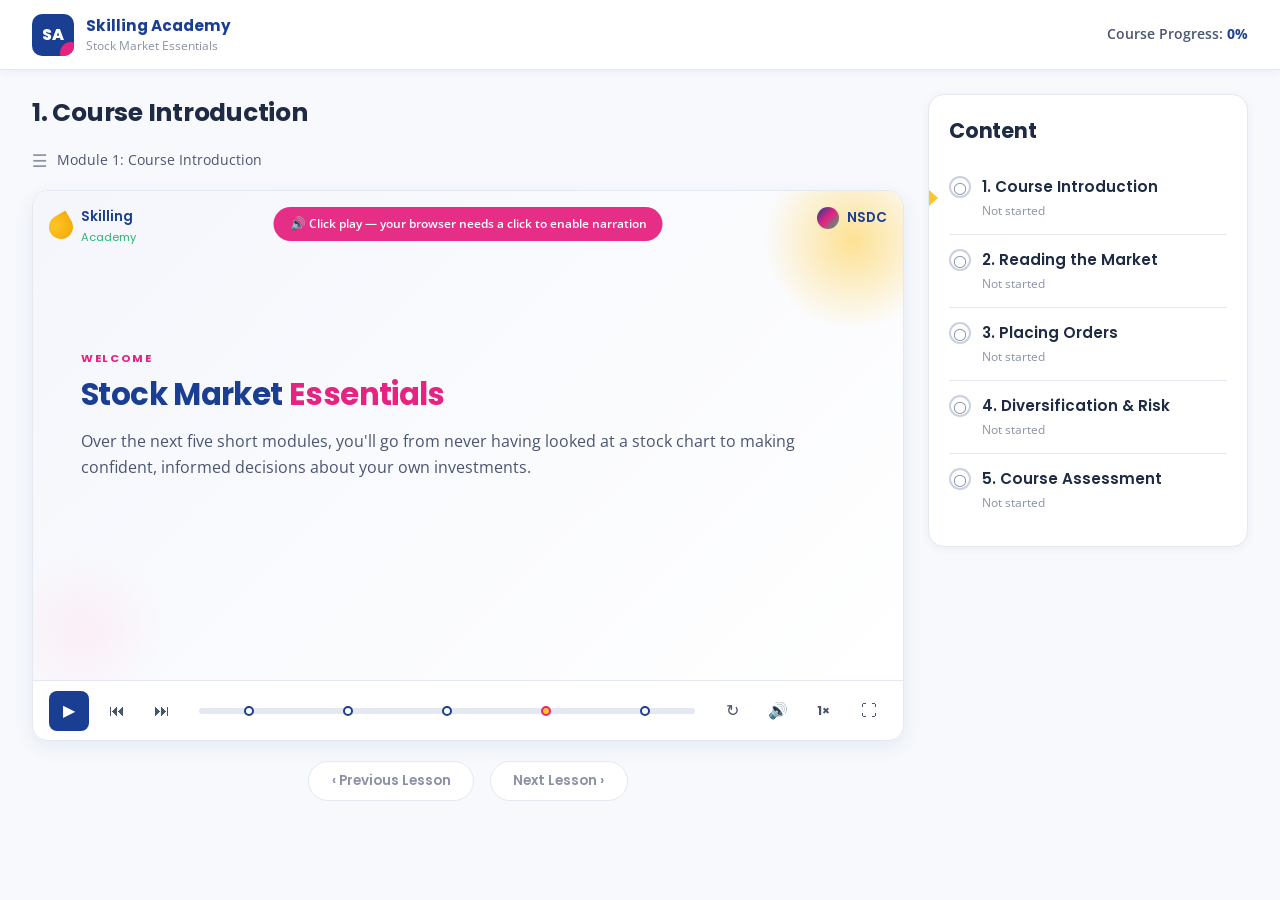
==== index.html @ 50312f40 "main file name changed to index.html" ====
<!DOCTYPE html>
<html lang="en">
<head>
<meta charset="UTF-8">
<meta name="viewport" content="width=device-width, initial-scale=1.0">
<title>Stock Market Essentials — Narrated Module</title>
<link rel="preconnect" href="https://fonts.googleapis.com">
<link rel="preconnect" href="https://fonts.gstatic.com" crossorigin>
<link href="https://fonts.googleapis.com/css2?family=Poppins:wght@400;500;600;700;800&family=Open+Sans:wght@400;500;600;700&display=swap" rel="stylesheet">
<link rel="stylesheet" href="./styles.css">
</head>
<body>

<header class="site-header">
  <div class="brand">
    <div class="brand-mark"><span>SA</span></div>
    <div class="brand-text">
      <div class="name">Skilling Academy</div>
      <div class="sub">Stock Market Essentials</div>
    </div>
  </div>
  <div class="header-progress">Course Progress: <b id="courseProgress">0%</b></div>
</header>

<main class="lesson-page">
  <div>
    <h1 class="lesson-title" id="lessonTitle">Loading…</h1>
    <div class="lesson-subtitle" id="lessonSubtitle">Loading…</div>

    <div class="player" id="player">
      <div class="stage" id="stage">
        <video class="stage-video" id="stageVideo" muted loop playsinline preload="auto"></video>
        <div class="stage-video-tint" id="stageVideoTint"></div>
        <div class="video-credit" id="videoCredit"></div>

        <div class="stage-watermark-left">
          <div class="leaf"></div>
          <span>Skilling<br><small style="font-weight:400;color:var(--rf-green);">Academy</small></span>
        </div>
        <div class="stage-watermark-right">
          <div class="nsdc"></div>
          <span>NSDC</span>
        </div>

        <div class="slide-bg-decoration deco-1"></div>
        <div class="slide-bg-decoration deco-2"></div>

        <div class="tts-warn" id="ttsWarn">🔊 Click play — your browser needs a click to enable narration</div>

        <div class="slide-area" id="slideArea"></div>

        <div class="subtitles hidden" id="subtitles"></div>

        <div class="interaction-overlay" id="interactionOverlay">
          <span class="interaction-label" id="iLabel">◆ Quick Check</span>
          <div class="interaction-q" id="iQuestion"></div>
          <div class="interaction-options" id="iOptions"></div>
          <div class="ifb" id="iFeedback"></div>
          <button class="continue-btn" id="iContinue">Continue Lesson →</button>
        </div>

        <div class="complete-overlay" id="completeOverlay">
          <div class="icon">✓</div>
          <h2>Lesson Complete!</h2>
          <p>Great work. The next module is unlocked in the sidebar.</p>
          <button class="replay-btn" onclick="restartLesson()">↻ Replay Lesson</button>
        </div>
      </div>

      <div class="controls">
        <button class="ctrl-btn play-btn" id="playBtn" data-tooltip="Play">▶</button>
        <button class="ctrl-btn" id="prevSlideBtn" data-tooltip="Previous segment">⏮</button>
        <button class="ctrl-btn" id="nextSlideBtn" data-tooltip="Next segment">⏭</button>
        <div class="progress-track" id="progressTrack">
          <div class="progress-fill-bar" id="progressFillBar"></div>
          <div class="progress-markers" id="progressMarkers"></div>
        </div>
        <button class="ctrl-btn" id="restartBtn" data-tooltip="Restart lesson">↻</button>
        <button class="ctrl-btn" id="muteBtn" data-tooltip="Mute">🔊</button>
        <button class="ctrl-btn speed-btn" id="speedBtn" data-tooltip="Playback speed">1×</button>
        <button class="ctrl-btn" id="fullscreenBtn" data-tooltip="Fullscreen">⛶</button>
      </div>
    </div>

    <div class="lesson-footer">
      <button class="lesson-nav-btn" onclick="goToLesson(-1)">‹ Previous Lesson</button>
      <button class="lesson-nav-btn" onclick="goToLesson(1)">Next Lesson ›</button>
    </div>
  </div>

  <aside class="sidebar">
    <h3>Content</h3>
    <ul class="lesson-list" id="lessonList"></ul>
  </aside>
</main>

<script src="./player.js"></script>
</body>
</html>
---- styles.css ----
/* =====================================================================
 * STOCK MARKET ESSENTIALS — Skilling Academy style narrated lesson
 * Stylesheet
 * ===================================================================== */
:root {
  --rf-blue: #1A3F92;
  --rf-blue-dark: #122E6E;
  --rf-blue-light: #E8EEFA;
  --rf-pink: #E62381;
  --rf-pink-light: #FFE5F0;
  --rf-yellow: #FFC629;
  --rf-green: #2BB673;
  --rf-red: #E63946;
  --ink: #1F2A44;
  --ink-soft: #4A5570;
  --ink-light: #8A92A6;
  --bg: #FFFFFF;
  --bg-soft: #F7F9FC;
  --rule: #E4E8F0;
  --rule-strong: #C9D1E0;
  --shadow-sm: 0 2px 8px rgba(26, 63, 146, 0.06);
  --shadow-md: 0 6px 20px rgba(26, 63, 146, 0.08);
  --shadow-lg: 0 12px 40px rgba(26, 63, 146, 0.12);
  --display: 'Poppins', system-ui, sans-serif;
  --body: 'Open Sans', system-ui, sans-serif;
}
* { box-sizing: border-box; margin: 0; padding: 0; }
html, body {
  background: var(--bg-soft);
  color: var(--ink);
  font-family: var(--body);
  -webkit-font-smoothing: antialiased;
  line-height: 1.5;
}

/* ============ HEADER ============ */
.site-header {
  background: white;
  border-bottom: 1px solid var(--rule);
  padding: 0.85rem 2rem;
  display: flex;
  align-items: center;
  justify-content: space-between;
  position: sticky;
  top: 0;
  z-index: 100;
  box-shadow: var(--shadow-sm);
}
.brand { display: flex; align-items: center; gap: 0.75rem; }
.brand-mark {
  width: 42px; height: 42px;
  background: var(--rf-blue);
  border-radius: 10px;
  display: flex;
  align-items: center;
  justify-content: center;
  color: white;
  font-family: var(--display);
  font-weight: 800;
  position: relative;
  overflow: hidden;
}
.brand-mark::after {
  content: '';
  position: absolute;
  bottom: -8px; right: -8px;
  width: 22px; height: 22px;
  background: var(--rf-pink);
  border-radius: 50%;
}
.brand-mark span { position: relative; z-index: 2; }
.brand-text .name {
  font-family: var(--display);
  font-weight: 700;
  font-size: 0.95rem;
  color: var(--rf-blue);
}
.brand-text .sub { font-size: 0.72rem; color: var(--ink-light); }
.header-progress { font-size: 0.85rem; color: var(--ink-soft); font-weight: 600; }
.header-progress b { color: var(--rf-blue); }

/* ============ MAIN LAYOUT ============ */
.lesson-page {
  max-width: 1320px;
  margin: 0 auto;
  padding: 1.5rem 2rem 2rem;
  display: grid;
  grid-template-columns: 1fr 320px;
  gap: 1.5rem;
  align-items: start;
}
@media (max-width: 980px) {
  .lesson-page { grid-template-columns: 1fr; padding: 1rem; }
}
.lesson-title {
  font-family: var(--display);
  font-size: 1.55rem;
  font-weight: 700;
  color: var(--ink);
  margin-bottom: 1rem;
  letter-spacing: -0.01em;
}
.lesson-subtitle {
  font-size: 0.85rem;
  color: var(--ink-soft);
  display: flex;
  align-items: center;
  gap: 0.6rem;
  margin-bottom: 1rem;
}
.lesson-subtitle::before {
  content: '☰';
  color: var(--ink-light);
  font-size: 1.1rem;
}

/* ============ PLAYER ============ */
.player {
  background: white;
  border-radius: 16px;
  border: 1px solid var(--rule);
  overflow: hidden;
  box-shadow: var(--shadow-md);
}
.stage {
  aspect-ratio: 16 / 9;
  position: relative;
  background: linear-gradient(135deg, #f4f6fc, #ffffff);
  overflow: hidden;
}
.stage-watermark-left,
.stage-watermark-right {
  position: absolute;
  top: 1rem;
  z-index: 10;
  display: flex;
  align-items: center;
  gap: 0.5rem;
  font-family: var(--display);
  font-weight: 600;
  font-size: 0.85rem;
  color: var(--rf-blue);
  pointer-events: none;
}
.stage-watermark-left { left: 1rem; }
.stage-watermark-right { right: 1rem; }
.stage-watermark-left .leaf {
  width: 24px; height: 24px;
  background: radial-gradient(circle at 30% 30%, var(--rf-yellow), #f0a500);
  border-radius: 50% 0 50% 50%;
  transform: rotate(-30deg);
  flex-shrink: 0;
}
.stage-watermark-right .nsdc {
  width: 22px; height: 22px;
  background: linear-gradient(135deg, var(--rf-blue), var(--rf-pink), var(--rf-green));
  border-radius: 50%;
  flex-shrink: 0;
}

/* ============ BACKGROUND VIDEO ============ */
.stage-video {
  position: absolute;
  inset: 0;
  width: 100%;
  height: 100%;
  object-fit: cover;
  opacity: 0;
  transition: opacity 0.8s ease;
  z-index: 1;
}
.stage-video.active { opacity: 1; }
.stage-video-tint {
  position: absolute;
  inset: 0;
  background: linear-gradient(135deg, rgba(26,63,146,0.75) 0%, rgba(18,46,110,0.55) 50%, rgba(26,63,146,0.8) 100%);
  opacity: 0;
  transition: opacity 0.8s ease;
  z-index: 2;
  pointer-events: none;
}
.stage-video-tint.active { opacity: 1; }
.video-credit {
  position: absolute;
  bottom: 6px;
  right: 12px;
  background: rgba(0,0,0,0.45);
  color: rgba(255,255,255,0.85);
  padding: 0.2rem 0.55rem;
  border-radius: 999px;
  font-size: 0.65rem;
  font-weight: 500;
  z-index: 11;
  opacity: 0;
  transition: opacity 0.5s ease;
  pointer-events: auto;
}
.video-credit.active { opacity: 1; }
.video-credit a { color: var(--rf-yellow); text-decoration: none; }
.video-credit a:hover { text-decoration: underline; }

/* ============ SLIDE STAGE ============ */
.slide-area {
  position: absolute;
  inset: 56px 0 96px 0;  /* 96px bottom leaves room for subtitle bar */
  display: flex;
  align-items: center;
  justify-content: center;
  padding: 0 3rem;
  overflow: hidden;
}
.slide {
  position: absolute;
  inset: 0;
  padding: 0 3rem;
  display: flex;
  flex-direction: column;
  justify-content: center;
  opacity: 0;
  transform: translateY(20px);
  transition: opacity 0.55s ease, transform 0.55s ease;
  pointer-events: none;
  z-index: 5;
  overflow-y: auto;  /* scroll if content is too tall instead of overlapping subtitles */
}
.slide.active {
  opacity: 1;
  transform: translateY(0);
  pointer-events: auto;
}
/* When showing subtitles, lift the slide content so it doesn't bleed
   under the subtitle bar. JS toggles .has-subtitles on .stage. */
.stage.has-subtitles .slide-area {
  inset: 56px 0 120px 0;
  transition: inset 0.3s ease;
}
.stage.has-video .slide-heading { color: white; text-shadow: 0 2px 14px rgba(0,0,0,0.45); }
.stage.has-video .slide-heading em { color: var(--rf-yellow); }
.stage.has-video .slide-eyebrow { color: var(--rf-yellow); }
.stage.has-video .slide-body { color: rgba(255,255,255,0.92); text-shadow: 0 1px 8px rgba(0,0,0,0.4); }
.stage.has-video .slide-body b { color: white; }
.stage.has-video .slide-bullets li { color: white; text-shadow: 0 1px 8px rgba(0,0,0,0.4); }
.stage.has-video .bullet-marker { background: rgba(255,255,255,0.18); color: white; }
.stage.has-video .slide-stat {
  background: rgba(255,255,255,0.12);
  backdrop-filter: blur(8px);
  border: 1px solid rgba(255,255,255,0.2);
}
.stage.has-video .slide-stat .stat-num { color: var(--rf-yellow); }
.stage.has-video .slide-stat:nth-child(even) { background: rgba(230,35,129,0.25); }
.stage.has-video .slide-stat:nth-child(even) .stat-num { color: white; }
.stage.has-video .slide-stat .stat-lbl { color: rgba(255,255,255,0.85); }
.stage.has-video .slide-def { background: rgba(255,255,255,0.95); backdrop-filter: blur(6px); }
.stage.has-video .slide-bg-decoration { display: none; }
.stage.has-video .stage-watermark-left,
.stage.has-video .stage-watermark-right {
  background: rgba(255,255,255,0.92);
  padding: 0.3rem 0.6rem;
  border-radius: 8px;
  backdrop-filter: blur(6px);
}

.slide-eyebrow {
  font-family: var(--display);
  font-size: 0.7rem;
  font-weight: 700;
  letter-spacing: 0.15em;
  text-transform: uppercase;
  color: var(--rf-pink);
  margin-bottom: 0.6rem;
}
.slide-heading {
  font-family: var(--display);
  font-size: clamp(1.3rem, 2.4vw, 2rem);
  font-weight: 700;
  color: var(--rf-blue);
  line-height: 1.2;
  margin-bottom: 1rem;
  letter-spacing: -0.02em;
}
.slide-heading em { color: var(--rf-pink); font-style: normal; }
.slide-body { font-size: 1rem; color: var(--ink-soft); line-height: 1.6; max-width: 720px; }
.slide-body b { color: var(--ink); font-weight: 600; }

/* Bullet list */
.slide-bullets {
  list-style: none;
  display: flex;
  flex-direction: column;
  gap: 0.7rem;
  margin-top: 0.6rem;
}
.slide-bullets li {
  display: flex;
  gap: 0.85rem;
  align-items: flex-start;
  font-size: 0.95rem;
  color: var(--ink);
  opacity: 0;
  transform: translateX(-12px);
  transition: opacity 0.4s ease, transform 0.4s ease;
}
.slide.active .slide-bullets li { opacity: 1; transform: translateX(0); }
.slide.active .slide-bullets li:nth-child(1) { transition-delay: 0.2s; }
.slide.active .slide-bullets li:nth-child(2) { transition-delay: 0.5s; }
.slide.active .slide-bullets li:nth-child(3) { transition-delay: 0.8s; }
.slide.active .slide-bullets li:nth-child(4) { transition-delay: 1.1s; }
.slide.active .slide-bullets li:nth-child(5) { transition-delay: 1.4s; }
.bullet-marker {
  width: 28px; height: 28px;
  background: var(--rf-blue-light);
  color: var(--rf-blue);
  border-radius: 50%;
  display: flex;
  align-items: center;
  justify-content: center;
  font-family: var(--display);
  font-weight: 700;
  font-size: 0.78rem;
  flex-shrink: 0;
}

/* Stat slide */
.slide-stats {
  display: grid;
  grid-template-columns: repeat(auto-fit, minmax(140px, 1fr));
  gap: 1rem;
  margin-top: 1rem;
}
.slide-stat {
  background: var(--rf-blue-light);
  border-radius: 12px;
  padding: 1rem;
  text-align: center;
}
.slide-stat .stat-num {
  font-family: var(--display);
  font-weight: 800;
  font-size: 1.7rem;
  color: var(--rf-blue);
  line-height: 1;
}
.slide-stat .stat-lbl {
  font-size: 0.78rem;
  color: var(--ink-soft);
  margin-top: 0.35rem;
}
.slide-stat:nth-child(even) { background: var(--rf-pink-light); }
.slide-stat:nth-child(even) .stat-num { color: var(--rf-pink); }

/* Definition card */
.slide-def {
  background: white;
  border: 2px solid var(--rf-blue);
  border-radius: 14px;
  padding: 1.1rem 1.3rem;
  box-shadow: var(--shadow-md);
  margin-top: 0.4rem;
  margin-bottom: 0.6rem;
}
.slide-def .term {
  font-family: var(--display);
  font-weight: 700;
  color: var(--rf-blue);
  font-size: 1.05rem;
  margin-bottom: 0.3rem;
}
.slide-def .meaning {
  color: var(--ink-soft);
  font-size: 0.92rem;
  line-height: 1.5;
}

/* Decorative blobs */
.slide-bg-decoration { position: absolute; pointer-events: none; opacity: 0.5; }
.deco-1 {
  top: -40px; right: -40px;
  width: 180px; height: 180px;
  background: radial-gradient(circle, var(--rf-yellow), transparent 70%);
  border-radius: 50%;
}
.deco-2 {
  bottom: -30px; left: -30px;
  width: 160px; height: 160px;
  background: radial-gradient(circle, var(--rf-pink-light), transparent 70%);
  border-radius: 50%;
}

/* ============ SUBTITLES ============ */
.subtitles {
  position: absolute;
  left: 0; right: 0; bottom: 0;
  padding: 1.5rem 2rem 0.5rem;
  color: var(--ink);
  font-size: 0.92rem;
  font-weight: 500;
  background: linear-gradient(to top, rgba(255,255,255,0.95) 70%, rgba(255,255,255,0));
  text-align: left;
  z-index: 20;
  transition: opacity 0.3s ease, background 0.4s ease, color 0.4s ease;
  pointer-events: none;
}
.subtitles.hidden {
  opacity: 0;
}
.subtitles .word {
  display: inline-block;
  opacity: 0;
  transform: translateY(4px);
  transition: opacity 0.18s ease, transform 0.18s ease, color 0.15s ease, background 0.15s ease;
  border-radius: 3px;
  padding: 0 1px;
}
.subtitles .word.revealed {
  opacity: 1;
  transform: translateY(0);
}
.subtitles .word.spoken {
  color: var(--rf-blue);
  font-weight: 600;
}
.subtitles .word.speaking {
  background: var(--rf-yellow);
  color: var(--ink);
  font-weight: 700;
}
.stage.has-video .subtitles {
  background: linear-gradient(to top, rgba(0,0,0,0.78) 60%, rgba(0,0,0,0));
  color: white;
  text-shadow: 0 1px 4px rgba(0,0,0,0.6);
  padding: 1.5rem 2rem 0.5rem;
}
.stage.has-video .subtitles .word.spoken { color: var(--rf-yellow); }
.stage.has-video .subtitles .word.speaking {
  background: var(--rf-yellow);
  color: var(--ink);
  text-shadow: none;
}

/* ============ CONTROLS ============ */
.controls {
  background: white;
  border-top: 1px solid var(--rule);
  padding: 0.6rem 1rem;
  display: flex;
  align-items: center;
  gap: 0.6rem;
}
.ctrl-btn {
  background: transparent;
  border: none;
  width: 36px; height: 36px;
  border-radius: 8px;
  cursor: pointer;
  color: var(--ink-soft);
  display: flex;
  align-items: center;
  justify-content: center;
  transition: all 0.15s ease;
  font-size: 1rem;
  position: relative;
}
.ctrl-btn:hover:not(:disabled) {
  background: var(--rf-blue-light);
  color: var(--rf-blue);
}
.ctrl-btn:disabled { opacity: 0.35; cursor: not-allowed; }
.ctrl-btn.play-btn {
  background: var(--rf-blue);
  color: white;
  width: 40px; height: 40px;
}
.ctrl-btn.play-btn:hover:not(:disabled) {
  background: var(--rf-pink);
  color: white;
}
.ctrl-btn.active-state {
  background: var(--rf-pink-light);
  color: var(--rf-pink);
}
/* Speed button shows text not icon */
.ctrl-btn.speed-btn {
  font-family: var(--display);
  font-weight: 700;
  font-size: 0.78rem;
}
.progress-track {
  flex: 1;
  height: 6px;
  background: var(--rule);
  border-radius: 999px;
  position: relative;
  cursor: pointer;
  margin: 0 0.6rem;
}
.progress-fill-bar {
  position: absolute;
  inset: 0 auto 0 0;
  background: linear-gradient(90deg, var(--rf-blue), var(--rf-pink));
  border-radius: 999px;
  width: 0%;
  transition: width 0.3s ease;
}
.progress-markers {
  position: absolute;
  inset: 0;
  pointer-events: none;
}
.progress-marker {
  position: absolute;
  top: -2px;
  width: 10px; height: 10px;
  background: white;
  border: 2px solid var(--rf-blue);
  border-radius: 50%;
  transform: translateX(-50%);
}
.progress-marker.interaction {
  border-color: var(--rf-pink);
  background: var(--rf-yellow);
}
.progress-marker.passed { background: var(--rf-blue); }
.progress-marker.interaction.passed { background: var(--rf-pink); }

/* Tooltip — uses fixed positioning so it escapes any overflow:hidden
   on parent elements (the .player has overflow hidden for border-radius). */
.ctrl-btn {
  position: relative;
}
.ctrl-tooltip {
  position: fixed;
  background: var(--ink);
  color: white;
  padding: 0.3rem 0.65rem;
  border-radius: 6px;
  font-size: 0.72rem;
  font-weight: 600;
  white-space: nowrap;
  pointer-events: none;
  z-index: 99999;
  opacity: 0;
  transform: translate(-50%, -100%) translateY(-8px);
  transition: opacity 0.15s ease;
}
.ctrl-tooltip.show { opacity: 1; }
.ctrl-tooltip::after {
  content: '';
  position: absolute;
  top: 100%;
  left: 50%;
  transform: translateX(-50%);
  border: 5px solid transparent;
  border-top-color: var(--ink);
}

/* ============ INTERACTION OVERLAY ============ */
.interaction-overlay {
  position: absolute;
  inset: 0;
  background: rgba(255, 255, 255, 0.98);
  backdrop-filter: blur(6px);
  z-index: 50;
  padding: 1.5rem 2.5rem;
  display: none;
  flex-direction: column;
  justify-content: center;
  animation: pop 0.35s ease;
  overflow-y: auto;
}
.interaction-overlay.show { display: flex; }
@keyframes pop {
  from { opacity: 0; transform: scale(0.96); }
  to { opacity: 1; transform: scale(1); }
}
.interaction-label {
  display: inline-flex;
  align-items: center;
  gap: 0.5rem;
  background: linear-gradient(135deg, var(--rf-blue), var(--rf-pink));
  color: white;
  padding: 0.3rem 0.8rem;
  border-radius: 999px;
  font-family: var(--display);
  font-size: 0.7rem;
  font-weight: 700;
  letter-spacing: 0.06em;
  text-transform: uppercase;
  align-self: flex-start;
  margin-bottom: 0.8rem;
}
.interaction-q {
  font-family: var(--display);
  font-weight: 700;
  font-size: 1.15rem;
  color: var(--ink);
  margin-bottom: 1rem;
  line-height: 1.35;
}
.interaction-options {
  display: flex;
  flex-direction: column;
  gap: 0.5rem;
  max-width: 700px;
}
.iopt {
  background: white;
  border: 2px solid var(--rule);
  color: var(--ink);
  padding: 0.65rem 0.85rem;
  border-radius: 10px;
  cursor: pointer;
  text-align: left;
  font-family: var(--body);
  font-size: 0.9rem;
  transition: all 0.2s ease;
  display: flex;
  align-items: center;
  gap: 0.7rem;
  line-height: 1.4;
}
.iopt .ltr {
  background: var(--rf-blue-light);
  color: var(--rf-blue);
  width: 26px; height: 26px;
  border-radius: 50%;
  display: flex;
  align-items: center;
  justify-content: center;
  font-family: var(--display);
  font-weight: 700;
  font-size: 0.8rem;
  flex-shrink: 0;
}
.iopt:hover:not(.locked) {
  border-color: var(--rf-blue);
  background: var(--rf-blue-light);
  transform: translateX(2px);
}
.iopt.correct { border-color: var(--rf-green); background: #E6F7EE; }
.iopt.correct .ltr { background: var(--rf-green); color: white; }
.iopt.wrong { border-color: var(--rf-red); background: #FDEDED; }
.iopt.wrong .ltr { background: var(--rf-red); color: white; }
.iopt.locked { cursor: default; }
.ifb {
  margin-top: 0.8rem;
  background: var(--rf-blue-light);
  padding: 0.7rem 0.9rem;
  border-radius: 8px;
  font-size: 0.85rem;
  color: var(--ink);
  display: none;
  border-left: 3px solid var(--rf-blue);
  max-width: 700px;
}
.ifb.show { display: block; animation: pop 0.3s ease; }
.ifb.correct { background: #E6F7EE; border-left-color: var(--rf-green); }
.ifb.wrong { background: #FDEDED; border-left-color: var(--rf-red); }
.continue-btn {
  margin-top: 1rem;
  background: var(--rf-blue);
  color: white;
  border: none;
  padding: 0.65rem 1.3rem;
  border-radius: 999px;
  font-family: var(--display);
  font-weight: 600;
  font-size: 0.85rem;
  cursor: pointer;
  align-self: flex-start;
  display: none;
  transition: all 0.2s ease;
}
.continue-btn:hover {
  background: var(--rf-pink);
  transform: translateY(-1px);
  box-shadow: var(--shadow-md);
}
.continue-btn.show { display: inline-flex; align-items: center; gap: 0.4rem; }

/* ============ LESSON FOOTER ============ */
.lesson-footer {
  display: flex;
  justify-content: center;
  gap: 1rem;
  margin-top: 1.25rem;
}
.lesson-nav-btn {
  background: white;
  border: 1px solid var(--rule);
  color: var(--ink-light);
  padding: 0.55rem 1.4rem;
  border-radius: 999px;
  font-family: var(--display);
  font-weight: 600;
  font-size: 0.85rem;
  cursor: pointer;
  transition: all 0.2s ease;
}
.lesson-nav-btn:hover {
  border-color: var(--rf-blue);
  color: var(--rf-blue);
}

/* ============ SIDEBAR ============ */
.sidebar {
  background: white;
  border: 1px solid var(--rule);
  border-radius: 16px;
  padding: 1.25rem;
  box-shadow: var(--shadow-sm);
  position: sticky;
  top: 80px;
  max-height: calc(100vh - 100px);
  overflow-y: auto;
}
.sidebar h3 {
  font-family: var(--display);
  font-size: 1.3rem;
  font-weight: 700;
  color: var(--ink);
  margin-bottom: 1rem;
  letter-spacing: -0.01em;
}
.lesson-list {
  list-style: none;
  display: flex;
  flex-direction: column;
}
.lesson-item {
  padding: 0.85rem 0;
  border-bottom: 1px solid var(--rule);
  position: relative;
  cursor: pointer;
  transition: all 0.2s ease;
}
.lesson-item:last-child { border-bottom: none; }
.lesson-item.current::before {
  content: '';
  position: absolute;
  left: -1.25rem;
  top: 50%;
  transform: translateY(-50%);
  width: 0; height: 0;
  border-top: 8px solid transparent;
  border-bottom: 8px solid transparent;
  border-left: 9px solid var(--rf-yellow);
}
.lesson-item-head {
  display: flex;
  align-items: center;
  gap: 0.7rem;
}
.lesson-status {
  width: 22px; height: 22px;
  border-radius: 50%;
  display: flex;
  align-items: center;
  justify-content: center;
  flex-shrink: 0;
  font-size: 0.75rem;
  font-weight: 700;
}
.lesson-status.done { background: var(--rf-green); color: white; }
.lesson-status.done::before { content: '✓'; }
.lesson-status.in-progress { background: var(--rf-blue); color: white; }
.lesson-status.in-progress::before { content: '◐'; }
.lesson-status.locked {
  background: white;
  border: 2px solid var(--rule-strong);
  color: var(--ink-light);
}
.lesson-status.locked::before { content: '○'; font-size: 1rem; }
.lesson-name {
  font-family: var(--display);
  font-weight: 600;
  font-size: 0.95rem;
  color: var(--ink);
}
.lesson-progress {
  font-size: 0.78rem;
  color: var(--ink-light);
  margin-left: calc(22px + 0.7rem);
  margin-top: 0.2rem;
}
.lesson-progress.complete { color: var(--rf-green); font-weight: 600; }

/* ============ COMPLETE OVERLAY ============ */
.complete-overlay {
  position: absolute;
  inset: 0;
  background: linear-gradient(135deg, var(--rf-blue), var(--rf-blue-dark));
  color: white;
  display: none;
  flex-direction: column;
  align-items: center;
  justify-content: center;
  text-align: center;
  z-index: 60;
  padding: 2rem;
}
.complete-overlay.show { display: flex; animation: pop 0.5s ease; }
.complete-overlay .icon {
  width: 80px; height: 80px;
  background: var(--rf-yellow);
  border-radius: 50%;
  display: flex;
  align-items: center;
  justify-content: center;
  font-size: 2.5rem;
  margin-bottom: 1rem;
}
.complete-overlay h2 {
  font-family: var(--display);
  font-size: 1.6rem;
  margin-bottom: 0.4rem;
}
.complete-overlay p { opacity: 0.85; font-size: 0.95rem; max-width: 480px; }
.replay-btn {
  margin-top: 1.4rem;
  background: white;
  color: var(--rf-blue);
  border: none;
  padding: 0.7rem 1.5rem;
  border-radius: 999px;
  font-family: var(--display);
  font-weight: 600;
  cursor: pointer;
  transition: all 0.2s ease;
}
.replay-btn:hover { background: var(--rf-yellow); }

/* ============ HINT BANNER ============ */
.tts-warn {
  position: absolute;
  top: 1rem;
  left: 50%;
  transform: translateX(-50%);
  background: rgba(230, 35, 129, 0.95);
  color: white;
  padding: 0.5rem 1rem;
  border-radius: 999px;
  font-size: 0.78rem;
  font-weight: 600;
  z-index: 30;
  display: none;
}
.tts-warn.show { display: block; }

/* ============ FULLSCREEN ============ */
.player:fullscreen {
  border-radius: 0;
  width: 100vw;
  height: 100vh;
  display: flex;
  flex-direction: column;
}
.player:fullscreen .stage { flex: 1; aspect-ratio: auto; }
.player:-webkit-full-screen { border-radius: 0; width: 100vw; height: 100vh; }
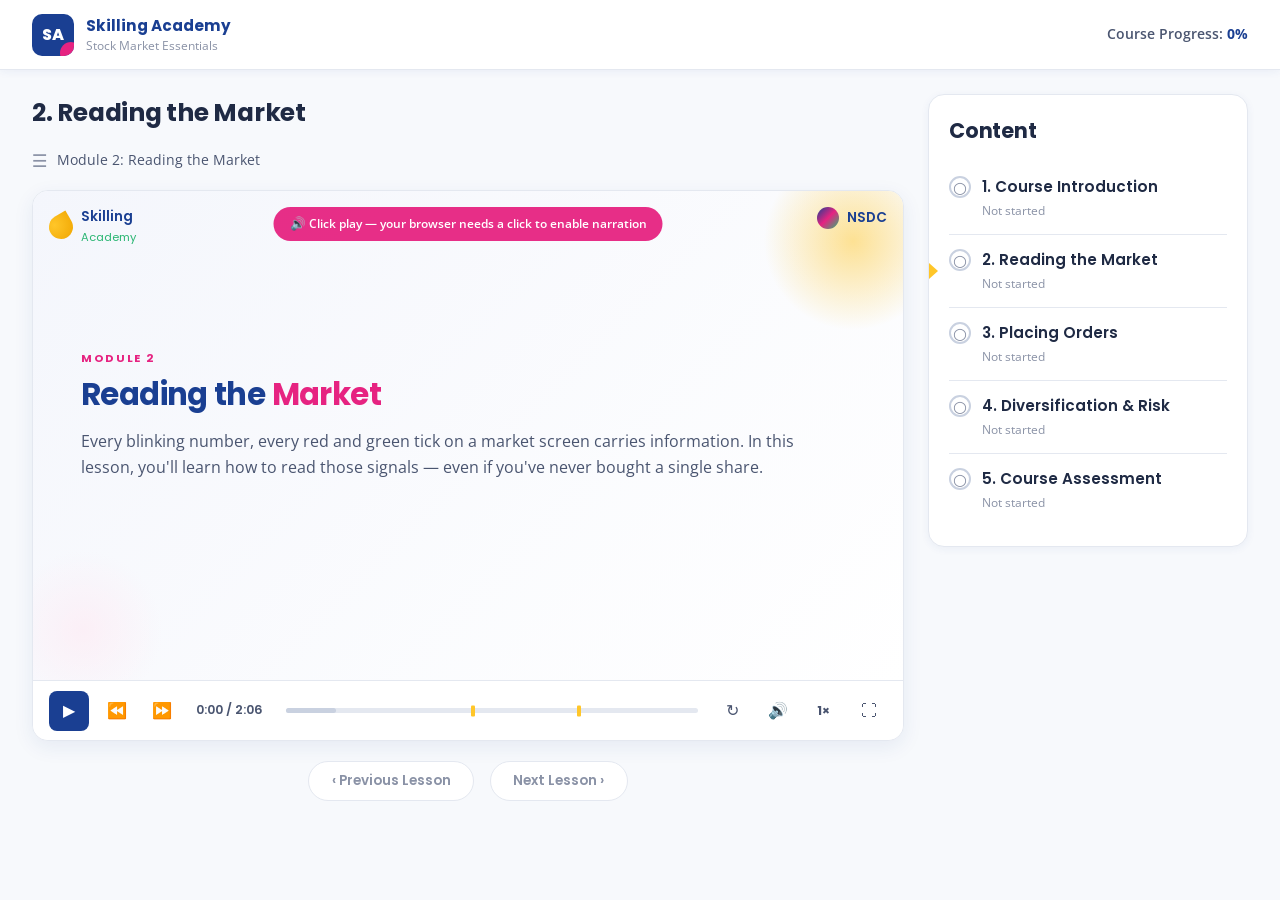
==== commit bb0e08ac: "seekable player added" ====
--- a/index.html
+++ b/index.html
@@ -69,11 +69,15 @@
 
       <div class="controls">
         <button class="ctrl-btn play-btn" id="playBtn" data-tooltip="Play">▶</button>
-        <button class="ctrl-btn" id="prevSlideBtn" data-tooltip="Previous segment">⏮</button>
-        <button class="ctrl-btn" id="nextSlideBtn" data-tooltip="Next segment">⏭</button>
+        <button class="ctrl-btn" id="skipBackBtn" data-tooltip="Back 10s">⏪</button>
+        <button class="ctrl-btn" id="skipFwdBtn" data-tooltip="Forward 10s">⏩</button>
+        <span class="time-display" id="timeDisplay">0:00 / 0:00</span>
         <div class="progress-track" id="progressTrack">
+          <div class="progress-buffered" id="progressBuffered"></div>
           <div class="progress-fill-bar" id="progressFillBar"></div>
           <div class="progress-markers" id="progressMarkers"></div>
+          <div class="progress-handle" id="progressHandle"></div>
+          <div class="progress-hover-time" id="progressHoverTime"></div>
         </div>
         <button class="ctrl-btn" id="restartBtn" data-tooltip="Restart lesson">↻</button>
         <button class="ctrl-btn" id="muteBtn" data-tooltip="Mute">🔊</button>
@@ -96,4 +100,4 @@
 
 <script src="./player.js"></script>
 </body>
-</html>
+</html>
--- a/styles.css
+++ b/styles.css
@@ -486,20 +486,96 @@
 }
 .progress-track {
   flex: 1;
-  height: 6px;
+  height: 18px;       /* taller hit area for easier clicking */
+  position: relative;
+  cursor: pointer;
+  margin: 0 0.4rem;
+  display: flex;
+  align-items: center;
+}
+.progress-track::before {
+  /* The visible bar — the wrapper is taller to make clicks/drags easier */
+  content: '';
+  position: absolute;
+  left: 0; right: 0;
+  height: 5px;
   background: var(--rule);
   border-radius: 999px;
-  position: relative;
-  cursor: pointer;
-  margin: 0 0.6rem;
-}
+  transition: height 0.15s ease;
+}
+.progress-track:hover::before,
+.progress-track.dragging::before {
+  height: 7px;
+}
+.progress-buffered {
+  position: absolute;
+  inset: 50% 0 50% 0;
+  margin-top: -2.5px;
+  height: 5px;
+  background: var(--rule-strong);
+  border-radius: 999px;
+  width: 0%;
+  transition: width 0.3s ease, height 0.15s ease;
+  pointer-events: none;
+}
+.progress-track:hover .progress-buffered,
+.progress-track.dragging .progress-buffered { height: 7px; margin-top: -3.5px; }
 .progress-fill-bar {
   position: absolute;
-  inset: 0 auto 0 0;
+  inset: 50% auto 50% 0;
+  margin-top: -2.5px;
+  height: 5px;
   background: linear-gradient(90deg, var(--rf-blue), var(--rf-pink));
   border-radius: 999px;
   width: 0%;
-  transition: width 0.3s ease;
+  pointer-events: none;
+  transition: width 0.1s linear, height 0.15s ease;
+}
+.progress-track:hover .progress-fill-bar,
+.progress-track.dragging .progress-fill-bar { height: 7px; margin-top: -3.5px; }
+.progress-fill-bar.no-transition { transition: none; }
+.progress-handle {
+  position: absolute;
+  width: 14px;
+  height: 14px;
+  background: white;
+  border: 3px solid var(--rf-pink);
+  border-radius: 50%;
+  top: 50%;
+  transform: translate(-50%, -50%) scale(0);
+  pointer-events: none;
+  transition: transform 0.15s ease;
+  box-shadow: 0 2px 6px rgba(0, 0, 0, 0.2);
+  z-index: 3;
+}
+.progress-track:hover .progress-handle,
+.progress-track.dragging .progress-handle { transform: translate(-50%, -50%) scale(1); }
+.progress-hover-time {
+  position: absolute;
+  bottom: 24px;
+  transform: translateX(-50%);
+  background: var(--ink);
+  color: white;
+  padding: 0.25rem 0.55rem;
+  border-radius: 6px;
+  font-family: var(--display);
+  font-size: 0.72rem;
+  font-weight: 600;
+  white-space: nowrap;
+  pointer-events: none;
+  opacity: 0;
+  transition: opacity 0.15s ease;
+  z-index: 4;
+}
+.progress-hover-time.show { opacity: 1; }
+.progress-hover-time::after {
+  content: '';
+  position: absolute;
+  top: 100%;
+  left: 50%;
+  transform: translateX(-50%);
+  border: 4px solid transparent;
+  border-top-color: var(--ink);
 }
 .progress-markers {
   position: absolute;
@@ -508,19 +584,30 @@
 }
 .progress-marker {
   position: absolute;
-  top: -2px;
-  width: 10px; height: 10px;
-  background: white;
-  border: 2px solid var(--rf-blue);
-  border-radius: 50%;
-  transform: translateX(-50%);
+  top: 50%;
+  width: 3px;
+  height: 11px;
+  background: white;
+  transform: translate(-50%, -50%);
+  border-radius: 1px;
+  z-index: 2;
 }
 .progress-marker.interaction {
-  border-color: var(--rf-pink);
+  width: 4px;
   background: var(--rf-yellow);
 }
-.progress-marker.passed { background: var(--rf-blue); }
-.progress-marker.interaction.passed { background: var(--rf-pink); }
+
+/* Time display */
+.time-display {
+  font-family: var(--display);
+  font-weight: 600;
+  font-size: 0.78rem;
+  color: var(--ink-soft);
+  font-variant-numeric: tabular-nums;
+  padding: 0 0.4rem;
+  user-select: none;
+  white-space: nowrap;
+}
 
 /* Tooltip — uses fixed positioning so it escapes any overflow:hidden
    on parent elements (the .player has overflow hidden for border-radius). */
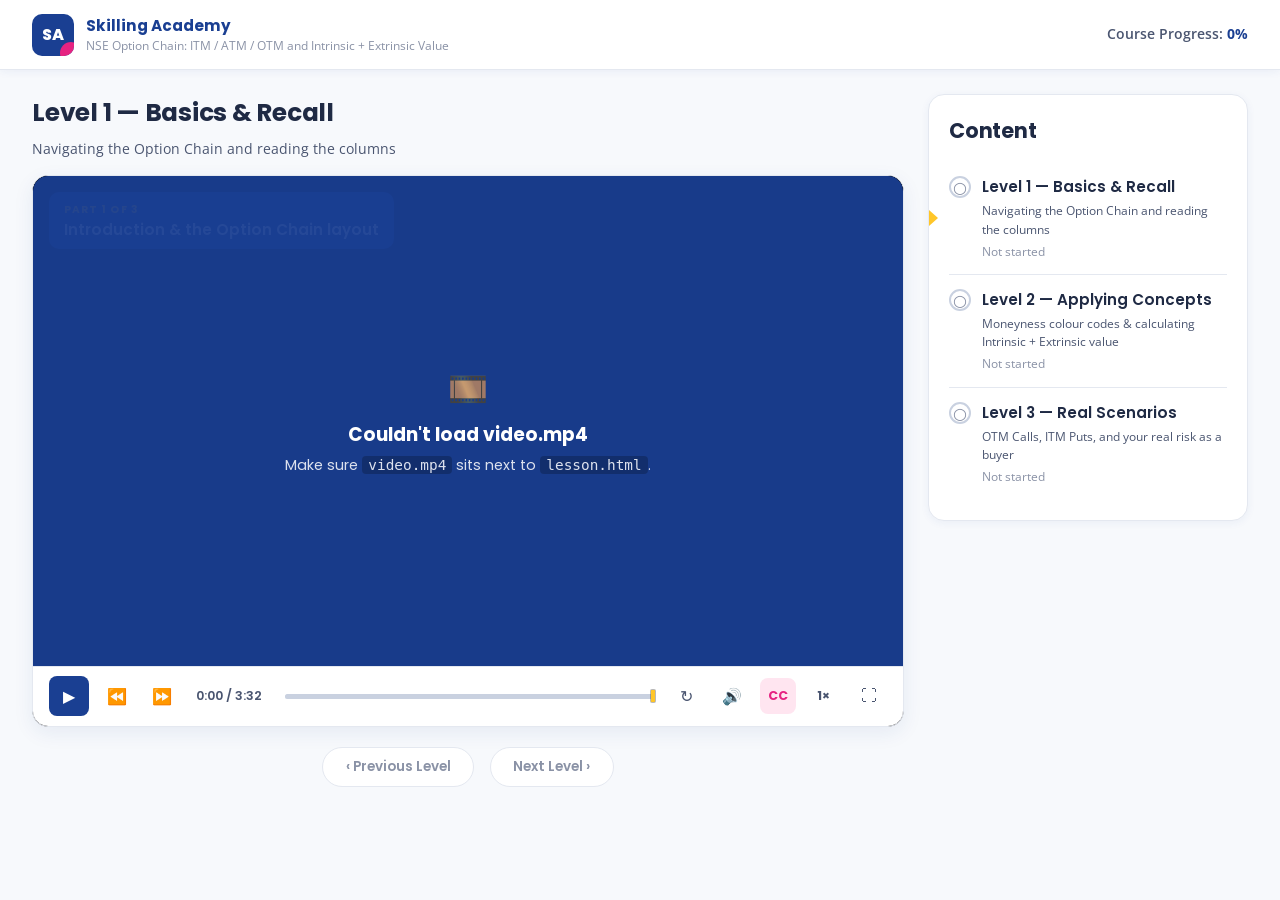
==== commit c38dbead: "aseem sir video added" ====
--- a/index.html
+++ b/index.html
@@ -3,7 +3,7 @@
 <head>
 <meta charset="UTF-8">
 <meta name="viewport" content="width=device-width, initial-scale=1.0">
-<title>Stock Market Essentials — Narrated Module</title>
+<title>Options Unlocked — Skilling Academy</title>
 <link rel="preconnect" href="https://fonts.googleapis.com">
 <link rel="preconnect" href="https://fonts.gstatic.com" crossorigin>
 <link href="https://fonts.googleapis.com/css2?family=Poppins:wght@400;500;600;700;800&family=Open+Sans:wght@400;500;600;700&display=swap" rel="stylesheet">
@@ -16,7 +16,7 @@
     <div class="brand-mark"><span>SA</span></div>
     <div class="brand-text">
       <div class="name">Skilling Academy</div>
-      <div class="sub">Stock Market Essentials</div>
+      <div class="sub" id="headerSubtitle">Options Unlocked</div>
     </div>
   </div>
   <div class="header-progress">Course Progress: <b id="courseProgress">0%</b></div>
@@ -29,28 +29,17 @@
 
     <div class="player" id="player">
       <div class="stage" id="stage">
-        <video class="stage-video" id="stageVideo" muted loop playsinline preload="auto"></video>
-        <div class="stage-video-tint" id="stageVideoTint"></div>
-        <div class="video-credit" id="videoCredit"></div>
+        <video id="video" preload="auto" playsinline crossorigin="anonymous">
+          <track id="subtitleTrack" kind="subtitles" srclang="en" label="English" default>
+        </video>
 
-        <div class="stage-watermark-left">
-          <div class="leaf"></div>
-          <span>Skilling<br><small style="font-weight:400;color:var(--rf-green);">Academy</small></span>
-        </div>
-        <div class="stage-watermark-right">
-          <div class="nsdc"></div>
-          <span>NSDC</span>
-        </div>
+        <!-- Custom caption bar — we render captions here for full styling control -->
+        <div class="caption-bar" id="captionBar"></div>
 
-        <div class="slide-bg-decoration deco-1"></div>
-        <div class="slide-bg-decoration deco-2"></div>
+        <!-- Brief banner shown when entering a new video segment -->
+        <div class="segment-banner" id="segmentBanner"></div>
 
-        <div class="tts-warn" id="ttsWarn">🔊 Click play — your browser needs a click to enable narration</div>
-
-        <div class="slide-area" id="slideArea"></div>
-
-        <div class="subtitles hidden" id="subtitles"></div>
-
+        <!-- Quiz overlay between segments -->
         <div class="interaction-overlay" id="interactionOverlay">
           <span class="interaction-label" id="iLabel">◆ Quick Check</span>
           <div class="interaction-q" id="iQuestion"></div>
@@ -59,10 +48,11 @@
           <button class="continue-btn" id="iContinue">Continue Lesson →</button>
         </div>
 
+        <!-- Lesson-complete overlay -->
         <div class="complete-overlay" id="completeOverlay">
           <div class="icon">✓</div>
           <h2>Lesson Complete!</h2>
-          <p>Great work. The next module is unlocked in the sidebar.</p>
+          <p>Great work. Move on to the next level from the sidebar.</p>
           <button class="replay-btn" onclick="restartLesson()">↻ Replay Lesson</button>
         </div>
       </div>
@@ -81,14 +71,15 @@
         </div>
         <button class="ctrl-btn" id="restartBtn" data-tooltip="Restart lesson">↻</button>
         <button class="ctrl-btn" id="muteBtn" data-tooltip="Mute">🔊</button>
+        <button class="ctrl-btn active-state" id="ccBtn" data-tooltip="Hide captions">CC</button>
         <button class="ctrl-btn speed-btn" id="speedBtn" data-tooltip="Playback speed">1×</button>
         <button class="ctrl-btn" id="fullscreenBtn" data-tooltip="Fullscreen">⛶</button>
       </div>
     </div>
 
     <div class="lesson-footer">
-      <button class="lesson-nav-btn" onclick="goToLesson(-1)">‹ Previous Lesson</button>
-      <button class="lesson-nav-btn" onclick="goToLesson(1)">Next Lesson ›</button>
+      <button class="lesson-nav-btn" onclick="goToLesson(-1)">‹ Previous Level</button>
+      <button class="lesson-nav-btn" onclick="goToLesson(1)">Next Level ›</button>
     </div>
   </div>
 
--- a/styles.css
+++ b/styles.css
@@ -1,6 +1,5 @@
 /* =====================================================================
- * STOCK MARKET ESSENTIALS — Skilling Academy style narrated lesson
- * Stylesheet
+ * OPTIONS UNLOCKED — Skilling Academy local-video lesson player
  * ===================================================================== */
 :root {
   --rf-blue: #1A3F92;
@@ -97,26 +96,18 @@
   font-size: 1.55rem;
   font-weight: 700;
   color: var(--ink);
+  margin-bottom: 0.4rem;
+  letter-spacing: -0.01em;
+}
+.lesson-subtitle {
+  font-size: 0.9rem;
+  color: var(--ink-soft);
   margin-bottom: 1rem;
-  letter-spacing: -0.01em;
-}
-.lesson-subtitle {
-  font-size: 0.85rem;
-  color: var(--ink-soft);
-  display: flex;
-  align-items: center;
-  gap: 0.6rem;
-  margin-bottom: 1rem;
-}
-.lesson-subtitle::before {
-  content: '☰';
-  color: var(--ink-light);
-  font-size: 1.1rem;
 }
 
 /* ============ PLAYER ============ */
 .player {
-  background: white;
+  background: black;
   border-radius: 16px;
   border: 1px solid var(--rule);
   overflow: hidden;
@@ -125,316 +116,98 @@
 .stage {
   aspect-ratio: 16 / 9;
   position: relative;
-  background: linear-gradient(135deg, #f4f6fc, #ffffff);
+  background: black;
   overflow: hidden;
 }
-.stage-watermark-left,
-.stage-watermark-right {
-  position: absolute;
-  top: 1rem;
-  z-index: 10;
-  display: flex;
-  align-items: center;
-  gap: 0.5rem;
-  font-family: var(--display);
-  font-weight: 600;
-  font-size: 0.85rem;
-  color: var(--rf-blue);
-  pointer-events: none;
-}
-.stage-watermark-left { left: 1rem; }
-.stage-watermark-right { right: 1rem; }
-.stage-watermark-left .leaf {
-  width: 24px; height: 24px;
-  background: radial-gradient(circle at 30% 30%, var(--rf-yellow), #f0a500);
-  border-radius: 50% 0 50% 50%;
-  transform: rotate(-30deg);
-  flex-shrink: 0;
-}
-.stage-watermark-right .nsdc {
-  width: 22px; height: 22px;
-  background: linear-gradient(135deg, var(--rf-blue), var(--rf-pink), var(--rf-green));
-  border-radius: 50%;
-  flex-shrink: 0;
-}
-
-/* ============ BACKGROUND VIDEO ============ */
-.stage-video {
+
+/* Native <video> fills the stage */
+#video {
   position: absolute;
   inset: 0;
   width: 100%;
   height: 100%;
-  object-fit: cover;
+  object-fit: contain;
+  background: black;
+  display: block;
+}
+
+/* Hide the browser's default subtitle rendering — we draw our own */
+#video::-webkit-media-text-track-container,
+#video::-webkit-media-text-track-display,
+#video::cue { display: none !important; }
+#video::cue { visibility: hidden !important; }
+
+/* ============ CUSTOM CAPTION BAR ============ */
+.caption-bar {
+  position: absolute;
+  left: 50%;
+  bottom: 5%;
+  transform: translateX(-50%);
+  max-width: 85%;
+  padding: 0.55rem 1.1rem;
+  background: rgba(0, 0, 0, 0.78);
+  color: white;
+  font-family: var(--body);
+  font-size: clamp(0.95rem, 1.6vw, 1.15rem);
+  font-weight: 600;
+  line-height: 1.45;
+  text-align: center;
+  border-radius: 6px;
+  white-space: pre-wrap;
+  text-shadow: 0 1px 3px rgba(0, 0, 0, 0.65);
+  letter-spacing: 0.005em;
+  z-index: 25;
   opacity: 0;
-  transition: opacity 0.8s ease;
-  z-index: 1;
-}
-.stage-video.active { opacity: 1; }
-.stage-video-tint {
-  position: absolute;
-  inset: 0;
-  background: linear-gradient(135deg, rgba(26,63,146,0.75) 0%, rgba(18,46,110,0.55) 50%, rgba(26,63,146,0.8) 100%);
+  transition: opacity 0.18s ease;
+  pointer-events: none;
+}
+.caption-bar.show { opacity: 1; }
+
+/* Bigger captions in fullscreen */
+.player:fullscreen .caption-bar {
+  font-size: clamp(1.3rem, 2.2vw, 1.7rem);
+  bottom: 10%;
+}
+
+/* ============ SEGMENT BANNER ============ */
+.segment-banner {
+  position: absolute;
+  top: 1rem;
+  left: 1rem;
+  background: rgba(26, 63, 146, 0.92);
+  backdrop-filter: blur(10px);
+  color: white;
+  padding: 0.6rem 0.95rem;
+  border-radius: 10px;
+  font-family: var(--display);
+  font-size: 0.85rem;
+  font-weight: 600;
+  display: flex;
+  flex-direction: column;
+  gap: 0.15rem;
+  max-width: 70%;
   opacity: 0;
-  transition: opacity 0.8s ease;
-  z-index: 2;
-  pointer-events: none;
-}
-.stage-video-tint.active { opacity: 1; }
-.video-credit {
-  position: absolute;
-  bottom: 6px;
-  right: 12px;
-  background: rgba(0,0,0,0.45);
-  color: rgba(255,255,255,0.85);
-  padding: 0.2rem 0.55rem;
-  border-radius: 999px;
-  font-size: 0.65rem;
-  font-weight: 500;
-  z-index: 11;
-  opacity: 0;
-  transition: opacity 0.5s ease;
-  pointer-events: auto;
-}
-.video-credit.active { opacity: 1; }
-.video-credit a { color: var(--rf-yellow); text-decoration: none; }
-.video-credit a:hover { text-decoration: underline; }
-
-/* ============ SLIDE STAGE ============ */
-.slide-area {
-  position: absolute;
-  inset: 56px 0 96px 0;  /* 96px bottom leaves room for subtitle bar */
-  display: flex;
-  align-items: center;
-  justify-content: center;
-  padding: 0 3rem;
-  overflow: hidden;
-}
-.slide {
-  position: absolute;
-  inset: 0;
-  padding: 0 3rem;
-  display: flex;
-  flex-direction: column;
-  justify-content: center;
-  opacity: 0;
-  transform: translateY(20px);
-  transition: opacity 0.55s ease, transform 0.55s ease;
-  pointer-events: none;
-  z-index: 5;
-  overflow-y: auto;  /* scroll if content is too tall instead of overlapping subtitles */
-}
-.slide.active {
+  transform: translateY(-8px);
+  transition: opacity 0.3s ease, transform 0.3s ease;
+  pointer-events: none;
+  z-index: 30;
+  box-shadow: var(--shadow-md);
+}
+.segment-banner.show {
   opacity: 1;
   transform: translateY(0);
-  pointer-events: auto;
-}
-/* When showing subtitles, lift the slide content so it doesn't bleed
-   under the subtitle bar. JS toggles .has-subtitles on .stage. */
-.stage.has-subtitles .slide-area {
-  inset: 56px 0 120px 0;
-  transition: inset 0.3s ease;
-}
-.stage.has-video .slide-heading { color: white; text-shadow: 0 2px 14px rgba(0,0,0,0.45); }
-.stage.has-video .slide-heading em { color: var(--rf-yellow); }
-.stage.has-video .slide-eyebrow { color: var(--rf-yellow); }
-.stage.has-video .slide-body { color: rgba(255,255,255,0.92); text-shadow: 0 1px 8px rgba(0,0,0,0.4); }
-.stage.has-video .slide-body b { color: white; }
-.stage.has-video .slide-bullets li { color: white; text-shadow: 0 1px 8px rgba(0,0,0,0.4); }
-.stage.has-video .bullet-marker { background: rgba(255,255,255,0.18); color: white; }
-.stage.has-video .slide-stat {
-  background: rgba(255,255,255,0.12);
-  backdrop-filter: blur(8px);
-  border: 1px solid rgba(255,255,255,0.2);
-}
-.stage.has-video .slide-stat .stat-num { color: var(--rf-yellow); }
-.stage.has-video .slide-stat:nth-child(even) { background: rgba(230,35,129,0.25); }
-.stage.has-video .slide-stat:nth-child(even) .stat-num { color: white; }
-.stage.has-video .slide-stat .stat-lbl { color: rgba(255,255,255,0.85); }
-.stage.has-video .slide-def { background: rgba(255,255,255,0.95); backdrop-filter: blur(6px); }
-.stage.has-video .slide-bg-decoration { display: none; }
-.stage.has-video .stage-watermark-left,
-.stage.has-video .stage-watermark-right {
-  background: rgba(255,255,255,0.92);
-  padding: 0.3rem 0.6rem;
-  border-radius: 8px;
-  backdrop-filter: blur(6px);
-}
-
-.slide-eyebrow {
-  font-family: var(--display);
-  font-size: 0.7rem;
-  font-weight: 700;
-  letter-spacing: 0.15em;
+}
+.segment-banner .banner-tag {
+  font-size: 0.65rem;
+  letter-spacing: 0.1em;
   text-transform: uppercase;
-  color: var(--rf-pink);
-  margin-bottom: 0.6rem;
-}
-.slide-heading {
-  font-family: var(--display);
-  font-size: clamp(1.3rem, 2.4vw, 2rem);
-  font-weight: 700;
-  color: var(--rf-blue);
-  line-height: 1.2;
-  margin-bottom: 1rem;
-  letter-spacing: -0.02em;
-}
-.slide-heading em { color: var(--rf-pink); font-style: normal; }
-.slide-body { font-size: 1rem; color: var(--ink-soft); line-height: 1.6; max-width: 720px; }
-.slide-body b { color: var(--ink); font-weight: 600; }
-
-/* Bullet list */
-.slide-bullets {
-  list-style: none;
-  display: flex;
-  flex-direction: column;
-  gap: 0.7rem;
-  margin-top: 0.6rem;
-}
-.slide-bullets li {
-  display: flex;
-  gap: 0.85rem;
-  align-items: flex-start;
+  color: var(--rf-yellow);
+  font-weight: 700;
+}
+.segment-banner .banner-heading {
   font-size: 0.95rem;
-  color: var(--ink);
-  opacity: 0;
-  transform: translateX(-12px);
-  transition: opacity 0.4s ease, transform 0.4s ease;
-}
-.slide.active .slide-bullets li { opacity: 1; transform: translateX(0); }
-.slide.active .slide-bullets li:nth-child(1) { transition-delay: 0.2s; }
-.slide.active .slide-bullets li:nth-child(2) { transition-delay: 0.5s; }
-.slide.active .slide-bullets li:nth-child(3) { transition-delay: 0.8s; }
-.slide.active .slide-bullets li:nth-child(4) { transition-delay: 1.1s; }
-.slide.active .slide-bullets li:nth-child(5) { transition-delay: 1.4s; }
-.bullet-marker {
-  width: 28px; height: 28px;
-  background: var(--rf-blue-light);
-  color: var(--rf-blue);
-  border-radius: 50%;
-  display: flex;
-  align-items: center;
-  justify-content: center;
-  font-family: var(--display);
-  font-weight: 700;
-  font-size: 0.78rem;
-  flex-shrink: 0;
-}
-
-/* Stat slide */
-.slide-stats {
-  display: grid;
-  grid-template-columns: repeat(auto-fit, minmax(140px, 1fr));
-  gap: 1rem;
-  margin-top: 1rem;
-}
-.slide-stat {
-  background: var(--rf-blue-light);
-  border-radius: 12px;
-  padding: 1rem;
-  text-align: center;
-}
-.slide-stat .stat-num {
-  font-family: var(--display);
-  font-weight: 800;
-  font-size: 1.7rem;
-  color: var(--rf-blue);
-  line-height: 1;
-}
-.slide-stat .stat-lbl {
-  font-size: 0.78rem;
-  color: var(--ink-soft);
-  margin-top: 0.35rem;
-}
-.slide-stat:nth-child(even) { background: var(--rf-pink-light); }
-.slide-stat:nth-child(even) .stat-num { color: var(--rf-pink); }
-
-/* Definition card */
-.slide-def {
-  background: white;
-  border: 2px solid var(--rf-blue);
-  border-radius: 14px;
-  padding: 1.1rem 1.3rem;
-  box-shadow: var(--shadow-md);
-  margin-top: 0.4rem;
-  margin-bottom: 0.6rem;
-}
-.slide-def .term {
-  font-family: var(--display);
-  font-weight: 700;
-  color: var(--rf-blue);
-  font-size: 1.05rem;
-  margin-bottom: 0.3rem;
-}
-.slide-def .meaning {
-  color: var(--ink-soft);
-  font-size: 0.92rem;
-  line-height: 1.5;
-}
-
-/* Decorative blobs */
-.slide-bg-decoration { position: absolute; pointer-events: none; opacity: 0.5; }
-.deco-1 {
-  top: -40px; right: -40px;
-  width: 180px; height: 180px;
-  background: radial-gradient(circle, var(--rf-yellow), transparent 70%);
-  border-radius: 50%;
-}
-.deco-2 {
-  bottom: -30px; left: -30px;
-  width: 160px; height: 160px;
-  background: radial-gradient(circle, var(--rf-pink-light), transparent 70%);
-  border-radius: 50%;
-}
-
-/* ============ SUBTITLES ============ */
-.subtitles {
-  position: absolute;
-  left: 0; right: 0; bottom: 0;
-  padding: 1.5rem 2rem 0.5rem;
-  color: var(--ink);
-  font-size: 0.92rem;
-  font-weight: 500;
-  background: linear-gradient(to top, rgba(255,255,255,0.95) 70%, rgba(255,255,255,0));
-  text-align: left;
-  z-index: 20;
-  transition: opacity 0.3s ease, background 0.4s ease, color 0.4s ease;
-  pointer-events: none;
-}
-.subtitles.hidden {
-  opacity: 0;
-}
-.subtitles .word {
-  display: inline-block;
-  opacity: 0;
-  transform: translateY(4px);
-  transition: opacity 0.18s ease, transform 0.18s ease, color 0.15s ease, background 0.15s ease;
-  border-radius: 3px;
-  padding: 0 1px;
-}
-.subtitles .word.revealed {
-  opacity: 1;
-  transform: translateY(0);
-}
-.subtitles .word.spoken {
-  color: var(--rf-blue);
-  font-weight: 600;
-}
-.subtitles .word.speaking {
-  background: var(--rf-yellow);
-  color: var(--ink);
-  font-weight: 700;
-}
-.stage.has-video .subtitles {
-  background: linear-gradient(to top, rgba(0,0,0,0.78) 60%, rgba(0,0,0,0));
-  color: white;
-  text-shadow: 0 1px 4px rgba(0,0,0,0.6);
-  padding: 1.5rem 2rem 0.5rem;
-}
-.stage.has-video .subtitles .word.spoken { color: var(--rf-yellow); }
-.stage.has-video .subtitles .word.speaking {
-  background: var(--rf-yellow);
-  color: var(--ink);
-  text-shadow: none;
+  font-weight: 600;
+  line-height: 1.3;
 }
 
 /* ============ CONTROLS ============ */
@@ -478,15 +251,17 @@
   background: var(--rf-pink-light);
   color: var(--rf-pink);
 }
-/* Speed button shows text not icon */
-.ctrl-btn.speed-btn {
+.ctrl-btn.speed-btn,
+#ccBtn {
   font-family: var(--display);
   font-weight: 700;
   font-size: 0.78rem;
 }
+
+/* ============ PROGRESS TRACK ============ */
 .progress-track {
   flex: 1;
-  height: 18px;       /* taller hit area for easier clicking */
+  height: 18px;
   position: relative;
   cursor: pointer;
   margin: 0 0.4rem;
@@ -494,7 +269,6 @@
   align-items: center;
 }
 .progress-track::before {
-  /* The visible bar — the wrapper is taller to make clicks/drags easier */
   content: '';
   position: absolute;
   left: 0; right: 0;
@@ -533,7 +307,6 @@
 }
 .progress-track:hover .progress-fill-bar,
 .progress-track.dragging .progress-fill-bar { height: 7px; margin-top: -3.5px; }
-.progress-fill-bar.no-transition { transition: none; }
 .progress-handle {
   position: absolute;
   width: 14px;
@@ -585,19 +358,15 @@
 .progress-marker {
   position: absolute;
   top: 50%;
-  width: 3px;
-  height: 11px;
-  background: white;
+  width: 4px;
+  height: 12px;
+  background: var(--rf-yellow);
   transform: translate(-50%, -50%);
   border-radius: 1px;
   z-index: 2;
-}
-.progress-marker.interaction {
-  width: 4px;
-  background: var(--rf-yellow);
-}
-
-/* Time display */
+  box-shadow: 0 0 0 1px rgba(0,0,0,0.15);
+}
+
 .time-display {
   font-family: var(--display);
   font-weight: 600;
@@ -609,11 +378,7 @@
   white-space: nowrap;
 }
 
-/* Tooltip — uses fixed positioning so it escapes any overflow:hidden
-   on parent elements (the .player has overflow hidden for border-radius). */
-.ctrl-btn {
-  position: relative;
-}
+/* Floating tooltip */
 .ctrl-tooltip {
   position: fixed;
   background: var(--ink);
@@ -863,8 +628,14 @@
   font-size: 0.95rem;
   color: var(--ink);
 }
+.lesson-sublabel {
+  font-size: 0.78rem;
+  color: var(--ink-soft);
+  margin-left: calc(22px + 0.7rem);
+  margin-top: 0.2rem;
+}
 .lesson-progress {
-  font-size: 0.78rem;
+  font-size: 0.75rem;
   color: var(--ink-light);
   margin-left: calc(22px + 0.7rem);
   margin-top: 0.2rem;
@@ -916,23 +687,6 @@
 }
 .replay-btn:hover { background: var(--rf-yellow); }
 
-/* ============ HINT BANNER ============ */
-.tts-warn {
-  position: absolute;
-  top: 1rem;
-  left: 50%;
-  transform: translateX(-50%);
-  background: rgba(230, 35, 129, 0.95);
-  color: white;
-  padding: 0.5rem 1rem;
-  border-radius: 999px;
-  font-size: 0.78rem;
-  font-weight: 600;
-  z-index: 30;
-  display: none;
-}
-.tts-warn.show { display: block; }
-
 /* ============ FULLSCREEN ============ */
 .player:fullscreen {
   border-radius: 0;
